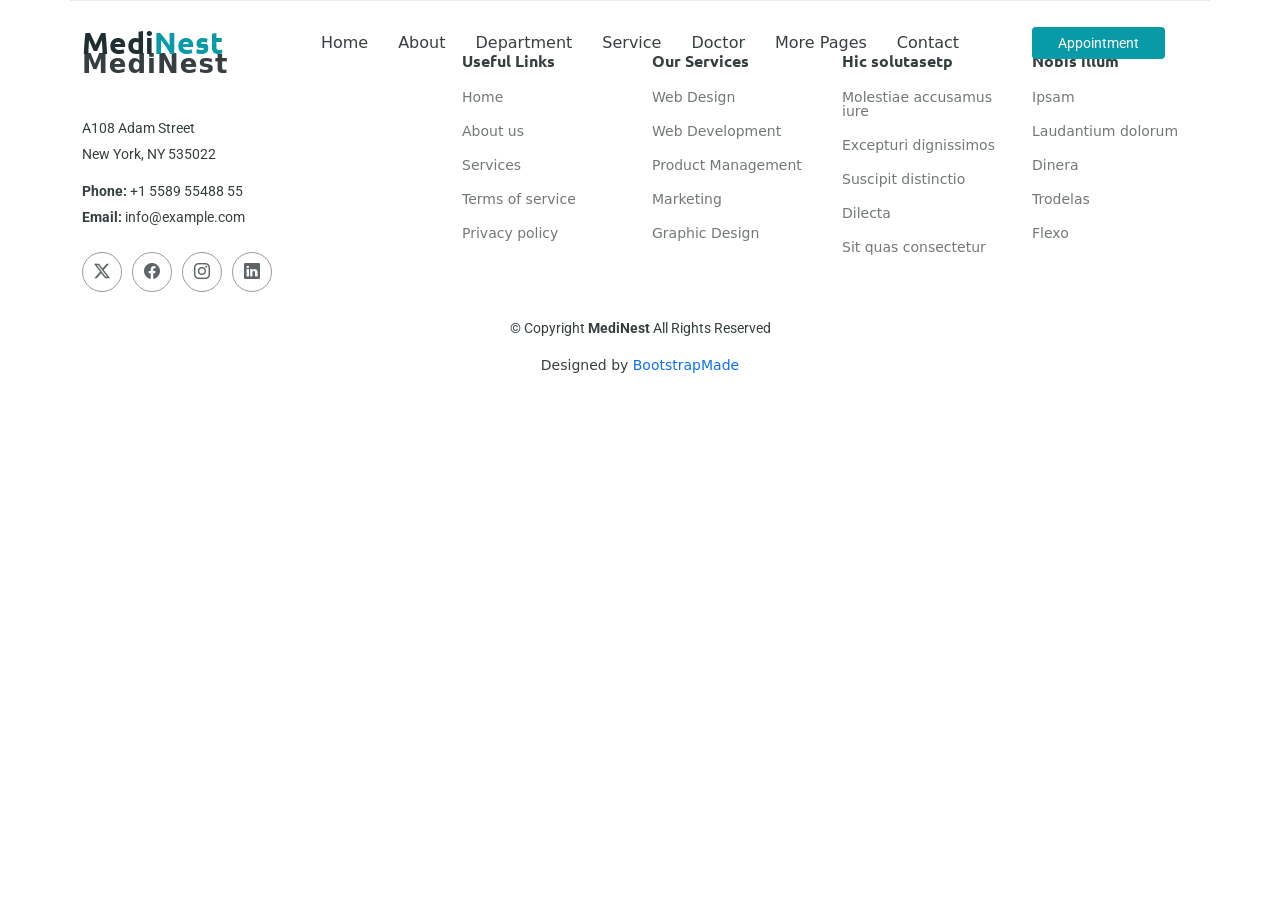
==== about.html @ a0a57a6c "about page process" ====
<!doctype html>
<html lang="en">
  <head>
    <meta charset="UTF-8" />
    <meta name="viewport" content="width=device-width, initial-scale=1.0" />
    <title>Medinest</title>
    <link
      href="https://cdn.jsdelivr.net/npm/bootstrap@5.2.3/dist/css/bootstrap.min.css"
      rel="stylesheet"
      integrity="sha384-rbsA2VBKQhggwzxH7pPCaAqO46MgnOM80zW1RWuH61DGLwZJEdK2Kadq2F9CUG65"
      crossorigin="anonymous"
    />
    <link
      rel="stylesheet"
      href="https://cdn.jsdelivr.net/npm/bootstrap-icons@1.13.1/font/bootstrap-icons.min.css"
    />
    <link rel="stylesheet" href="https://unpkg.com/aos@2.3.1/dist/aos.css" />
    <link rel="stylesheet" href="css/responsive.css" />
    <link rel="stylesheet" href="css/style.css" />
  </head>

  <body>
    <!-- Header Section Start -->
    <header id="topHeader">
      <div class="container">
        <div class="row align-items-center">
          <div class="col-lg-2 col-md-6 col-sm-6 col-4">
            <div class="medi-logo">
              <h2>Medi<span>Nest</span></h2>
            </div>
          </div>
          <!-- Toggle Button -->
          <div class="col-lg-8 col-md-2 col-sm-2 col-3">
            <div class="col-md-6 col-6 d-lg-none text-end">
              <div class="menu-toggle" id="menuToggle">
                <i class="bi bi-list"></i>
              </div>
            </div>
            <div class="navbar justify-content-center">
              <nav>
                <ul class="d-flex">
                  <li class="active"><a href="index.html">Home</a></li>
                  <li><a href="/about/">About</a></li>
                  <li><a href="#">Department</a></li>
                  <li><a href="#">Service</a></li>
                  <li><a href="#">Doctor</a></li>
                  <li><a href="#">More Pages</a></li>
                  <li><a href="#">Contact</a></li>
                </ul>
              </nav>
            </div>
          </div>
          <div class="col-lg-2 col-md-4 col-sm-4 col-5">
            <div class="top-btn">
              <a href="#">Appointment</a>
            </div>
          </div>
        </div>
      </div>
    </header>
    <!-- Header Section Start -->

    <!-- Footer Section Start -->
    <footer id="footer" class="footer position-relative">
      <div class="container footer-top">
        <div class="row gy-4">
          <div class="col-lg-4 col-md-6 footer-about">
            <a href="index.html" class="logo d-flex align-items-center">
              <span class="sitename">MediNest</span>
            </a>
            <div class="footer-contact pt-3">
              <p>A108 Adam Street</p>
              <p>New York, NY 535022</p>
              <p class="mt-3">
                <strong>Phone:</strong> <span>+1 5589 55488 55</span>
              </p>
              <p><strong>Email:</strong> <span>info@example.com</span></p>
            </div>
            <div class="social-links d-flex mt-4">
              <a href=""><i class="bi bi-twitter-x"></i></a>
              <a href=""><i class="bi bi-facebook"></i></a>
              <a href=""><i class="bi bi-instagram"></i></a>
              <a href=""><i class="bi bi-linkedin"></i></a>
            </div>
          </div>

          <div class="col-lg-2 col-md-3 footer-links">
            <h4>Useful Links</h4>
            <ul>
              <li><a href="#">Home</a></li>
              <li><a href="#">About us</a></li>
              <li><a href="#">Services</a></li>
              <li><a href="#">Terms of service</a></li>
              <li><a href="#">Privacy policy</a></li>
            </ul>
          </div>

          <div class="col-lg-2 col-md-3 footer-links">
            <h4>Our Services</h4>
            <ul>
              <li><a href="#">Web Design</a></li>
              <li><a href="#">Web Development</a></li>
              <li><a href="#">Product Management</a></li>
              <li><a href="#">Marketing</a></li>
              <li><a href="#">Graphic Design</a></li>
            </ul>
          </div>

          <div class="col-lg-2 col-md-3 footer-links">
            <h4>Hic solutasetp</h4>
            <ul>
              <li><a href="#">Molestiae accusamus iure</a></li>
              <li><a href="#">Excepturi dignissimos</a></li>
              <li><a href="#">Suscipit distinctio</a></li>
              <li><a href="#">Dilecta</a></li>
              <li><a href="#">Sit quas consectetur</a></li>
            </ul>
          </div>

          <div class="col-lg-2 col-md-3 footer-links">
            <h4>Nobis illum</h4>
            <ul>
              <li><a href="#">Ipsam</a></li>
              <li><a href="#">Laudantium dolorum</a></li>
              <li><a href="#">Dinera</a></li>
              <li><a href="#">Trodelas</a></li>
              <li><a href="#">Flexo</a></li>
            </ul>
          </div>
        </div>
      </div>

      <div class="container copyright text-center mt-4">
        <p>
          © <span>Copyright</span> <strong>MediNest</strong>&nbsp;<span
            >All Rights Reserved</span
          >
        </p>
        <div class="credits">
          <!-- All the links in the footer should remain intact. -->
          <!-- You can delete the links only if you've purchased the pro version. -->
          <!-- Licensing information: https://bootstrapmade.com/license/ -->
          <!-- Purchase the pro version with working PHP/AJAX contact form: [buy-url] -->
          Designed by <a href="https://bootstrapmade.com/">BootstrapMade</a>
        </div>
      </div>
    </footer>
    <!-- Footer Section End -->

    <script
      src="https://cdn.jsdelivr.net/npm/bootstrap@5.2.3/dist/js/bootstrap.bundle.min.js"
      integrity="sha384-kenU1KFdBIe4zVF0s0G1M5b4hcpxyD9F7jL+jjXkk+Q2h455rYXK/7HAuoJl+0I4"
      crossorigin="anonymous"
    ></script>
    <script src="https://unpkg.com/aos@2.3.1/dist/aos.js"></script>
    <script src="js/custom.js"></script>
  </body>
</html>
---- css/responsive.css ----
@media(max-width:991px){

    .menu-toggle{
        display: block;
        text-align: right;
    }
    .menu-toggle i{
        font-size: 35px;
        color: #1f2f31;
    }
    .navbar{
        position: absolute;
        top: 100%;
        left: 0;
        width: 100%;
        background: #fff;
        padding: 15px 20px;
        display: none;
        box-shadow: 0 10px 20px rgba(0,0,0,0.08);
    }

    .navbar.active{
        display: block;
    }

    .navbar nav ul{
        flex-direction: column;
        align-items: flex-start;
    }

    .navbar nav ul li{
        width: 100%;
        padding: 12px 0;
        border-bottom: 1px solid #eee;
    }
    .bnr-content h1{font-size: 44px !important; text-align: center;}
    .bnr-content p{text-align: center;}
     .start-group,
    .quick-items,
    .cta-btns,
    .ct-banner-content,
    .metric-row{
        gap: 20px !important;
    }

    .about-image-grid{
        flex-direction: column;
    }

    .secondary-image{
        flex-direction: row !important;
    }

    .depart-row{
        overflow: hidden;
    }
}

@media(max-width:767px){
    .menu-toggle i{
        font-size: 35px !important;
        color: #1f2f31;
    }
    .sec-pad{
        padding: 80px 5px !important;
    }
    .about-top-content h2 {font-size: 36px !important;}
    .about-top-content p {font-size: 20px;}
    .department-group h2 {font-size: 36px !important;}
    .depart-cta-content h3 {font-size: 28px !important;}
    .depart-cta {padding: 80px 25px !important;}
    .call-action-content h2 {font-size: 35px !important; text-align: center;}
    .about-image-grid{
        display: none !important;
    }
    .cta-btns a:nth-child(1){display: block !important; width: 100%; text-align: center;}
    .cta-btns a:nth-child(2){display: block !important; width: 100%; text-align: center;}
}
@media(max-width:571px){
    .menu-toggle i{
        font-size: 35px !important;
        color: #1f2f31;
    }
    .sec-pad{padding: 60px 10px !important;}
    .bnr-content h1{font-size: 35px !important; text-align: center;}
    .department-group h2 {font-size: 32px !important;}
    .depart-cta {padding: 80px 25px !important;}
    .call-action-content h2 {font-size: 30px !important; text-align: center;}
    .bnr-card-content {position: static !important; margin: 30px 5px;}
}
---- css/style.css ----
@import url('https://fonts.googleapis.com/css2?family=Roboto:ital,wght@0,100..900;1,100..900&family=Ubuntu:ital,wght@0,300;0,400;0,500;0,700;1,300;1,400;1,500;1,700&display=swap');

/*
font-family: "Roboto", sans-serif;
font-family: "Ubuntu", sans-serif; 
*/

/* Common CSS Start */
h1,
h2,
h3,
h4,
h5,
h6 {
    font-family: "Ubuntu", sans-serif;
}

p {
    font-family: "Roboto", sans-serif;
}

img {
    width: 100%;
}

a {
    text-decoration: none;
}

/* Common CSS End */

/* Header Section Start */
#topHeader {
    position: fixed;
    top: 0;
    right: 0;
    left: 0;
    z-index: 999;
    padding: 5px 0;
}

#topHeader.scrolled {
    box-shadow: rgba(0, 0, 0, 0.1) 0px 0px 18px;
    background-color: #fff;
}

.medi-logo h2 {
    font-size: 30px;
    font-weight: 700;
    margin: 0;
    color: #1f2f31;
}

.medi-logo span {
    color: #099aa7;
}

.navbar nav ul {
    padding: 0;
    margin: 0;
}
.navbar nav ul li{
    list-style: none;
     padding: 18px 15px;
}
.navbar nav ul li a {
    font-size: 16px;
    font-weight: 400;
    transition: all .6s;
    cursor: pointer;
    color: #363f40 !important;
}

.navbar ul li a.active {
    color: #099aa7 !important;
}

.navbar ul li a:hover {
    color: #099aa7 !important;
}

.top-btn a {
    color: #fff;
    background: #099aa7;
    padding: 8px 26px;
    margin: 0;
    border-radius: 4px;
    font-size: 14px;
    font-family: "Roboto", sans-serif;
}

/* Header Section End */

/* Banner Section Start */
#mediBanner {
    padding-top: 120px;
    padding-bottom: 80px;
    position: relative;
    background: linear-gradient(135deg,
            color-mix(in srgb, #099aa7, transparent 95%) 0%,
            color-mix(in srgb, #fff, transparent 0%) 100%);
    overflow: hidden;
}

.bnr-img {
    position: relative;
}

.bnr-img img {
    border-radius: 30px;
    box-shadow: 0px 30px 80px color-mix(in srgb, #099aa7, transparent 80%);
    transform: rotate(-2deg);
    transition: all 0.3s ease;
}

.bnr-img img:hover {
    transform: rotate(0deg) scale(1.02);
}

.bnr-card-content {
    position: absolute;
    background-color: #fff;
    border-radius: 20px;
    padding: 18px;
    box-shadow: 0 20px 60px color-mix(in srgb, #363f40, transparent 85%);
    backdrop-filter: blur(20px);
    border: 1px solid color-mix(in srgb, #099aa7, transparent 80%);
}

.pos-card {
    top: 40px;
    left: -43px;
    z-index: 99;
}

.bnr-card-content i {
    font-size: 32px;
    color: #099aa7;
    padding: 15px;
    background-color: color-mix(in srgb, #099aa7, transparent 90%);
    border-radius: 15px;
}

.card-text span:nth-child(1) {
    font-size: 14px;
    color: color-mix(in srgb, #363f40, transparent 40%);
    font-weight: 500;
}

.card-text span:nth-child(2) {
    font-size: 18px;
    color: #1f2f31;
    font-weight: 700;
}

.bnr-badge {
    margin-bottom: 24px;
}

.bnr-badge span {
    display: inline-block;
    background: linear-gradient(135deg, #099aa7,
            color-mix(in srgb, #099aa7, black 20%));
    color: #fff;
    padding: 8px 20px;
    border-radius: 25px;
    font-size: 14px;
    font-weight: 600;
    text-transform: uppercase;
    letter-spacing: 0.5px;
}

.bnr-content h1 {
    font-size: 56px;
    font-weight: 800;
    line-height: 1.2;
    margin-bottom: 24px;
    color: #1f2f31;
}

.bnr-content p {
    font-size: 19px;
    line-height: 1.7;
    color:
        color-mix(in srgb, #363f40, transparent 20%);
    margin-bottom: 40px;
}

.bnr-starts {
    margin-bottom: 48px;
}

.start-group i {
    font-size: 40px;
    color: #099aa7;
    padding: 15px;
    background: linear-gradient(135deg,
            color-mix(in srgb, #099aa7, transparent 90%) 0%,
            color-mix(in srgb, #099aa7, transparent 95%) 100%);
    border-radius: 20px;
}

.start-text span:nth-child(1) {
    font-size: 28px;
    font-weight: 700;
    color: #1f2f31;
    line-height: 1;
}

.start-text span:nth-child(2) {
    font-size: 14px;
    color:
        color-mix(in srgb, #363f40, transparent 40%);
    font-weight: 500;
}

.cta-btns {
    margin-bottom: 40px;
}

.cta-btns a:nth-child(1) {
    padding: 15px 30px;
    font-size: 16px;
    font-weight: 600;
    border-radius: 15px;
    transition: all 0.3s ease;
    text-decoration: none;
    display: inline-flex;
    align-items: center;
    gap: 0.5rem;
    background: linear-gradient(135deg, #099aa7,
            color-mix(in srgb, #099aa7, black 20%));
    border: none;
    color: #fff;
}

.cta-btns a:nth-child(1):hover {
    transform: translateY(-3px);
    box-shadow: 0 15px 40px color-mix(in srgb, #099aa7, transparent 60%);
}

.cta-btns a:nth-child(2) {
    padding: 15px 30px;
    font-size: 16px;
    font-weight: 600;
    border-radius: 15px;
    transition: all 0.3s ease;
    text-decoration: none;
    display: inline-flex;
    align-items: center;
    gap: 0.5rem;
    background-color: transparent;
    border: 2px solid color-mix(in srgb, #363f40, transparent 80%);
    color: #363f40;
}

.cta-btns a:nth-child(2):hover {
    background-color: #099aa7;
    border-color: #099aa7;
    color: #fff;
}

.quick-items a {
    display: flex;
    align-items: center;
    gap: 0.75rem;
    color: #363f40;
    text-decoration: none;
    transition: all 0.3s ease;
    font-weight: 500;
}

.quick-items a i {
    font-size: 20px;
    color: #099aa7;
}

.quick-items a:hover {
    color: #099aa7;
    transform: translateX(5px);
}

/* Banner Section End */

/* About Section Start */

#aboutSection {
    padding: 120px 0;
    background: linear-gradient(135deg, #fff 0%,
            color-mix(in srgb, #fff, #099aa7 3%) 100%);
}

.about-top-content h2 {
    font-size: 48px;
    font-weight: 400;
    line-height: 1.2;
    margin-bottom: 32px;
    background: linear-gradient(135deg, #1f2f31, #099aa7);
    background-clip: text;
    -webkit-background-clip: text;
    color: transparent;
}

.about-top-content p {
    font-size: 20px;
    font-weight: 300;
    line-height: 1.6;
    color: color-mix(in srgb, #363f40, transparent 25%);
    max-width: 600px;
    margin: 0 auto;
}

.about-image-grid {
    position: relative;
    display: grid;
    grid-template-columns: 2fr 1fr;
    gap: 24px;
    height: 500px;
}

.primary-image {
    position: relative;
    border-radius: 16px;
    overflow: hidden;
    box-shadow: 0 25px 80px color-mix(in srgb, #363f40, transparent 88%);
}

.primary-image img {
    width: 100%;
    height: 100%;
    object-fit: cover;
    transition: all 0.3s ease;
}

.primary-image:hover img {
    transform: scale(1.1);
}

.small-image {
    border-radius: 12px;
    overflow: hidden;
    flex: 1;
    box-shadow: 0 15px 40px color-mix(in srgb, #363f40, transparent 92%);
}

.small-image img {
    height: 100%;
    object-fit: cover;
    transition: all 0.3s ease;
}

.small-image:hover img {
    transform: scale(1.1);
}

.about-content-box {
    background: #fff;
    padding: 32px;
    border-radius: 12px;
    display: flex;
    align-items: flex-start;
    gap: 1.5rem;
    margin-bottom: 40px;
    border-left: 4px solid #099aa7;
    box-shadow: 0 8px 30px color-mix(in srgb, #363f40, transparent 95%);
}

.content-box-icon {
    background: color-mix(in srgb, #099aa7, transparent 88%);
    width: 60px;
    height: 60px;
    border-radius: 12px;
    display: flex;
    align-items: center;
    justify-content: center;
    flex-shrink: 0;
}

.content-box-icon i {
    color: #099aa7;
    font-size: 28px;
}

.content-box-content h4 {
    font-size: 20px;
    font-weight: 600;
    margin-bottom: 0.75rem;
    color: #1f2f31;
}

.content-box-content p {
    font-size: 1rem;
    line-height: 1.6;
    color: color-mix(in srgb, #363f40, transparent 30%);
    margin: 0;
}

.feature-list {
    margin-bottom: 40px;
}

.feature-icon i {
    color: #099aa7;
    font-size: 1.25rem;
}

.feature-item span {
    font-size: 17px;
    color: color-mix(in srgb, #363f40, transparent 20%);
    font-weight: 400;
    margin: 0;
}

.metric-number span {
    font-size: 44px;
    font-weight: 300;
    color: #099aa7;
    display: block;
    line-height: 1;
    margin-bottom: 8px;
}

.metric-row p {
    font-size: 15px;
    color: color-mix(in srgb, #363f40, transparent 40%);
    font-weight: 500;
}

/* About Section End */

/* Feature Section Start */
#featureSection {
    padding: 120px 0;
}

.feature-top-content h2 {
    font-size: 32px;
    font-weight: 500;
    margin-bottom: 20px;
    padding-bottom: 20px;
    position: relative;
}

.feature-top-content h2:before {
    content: "";
    position: absolute;
    display: block;
    width: 160px;
    height: 1px;
    background: color-mix(in srgb, #363f40, transparent 60%);
    left: 0;
    right: 0;
    bottom: 1px;
    margin: auto;
}

.feature-top-content h2:after {
    content: "";
    position: absolute;
    display: block;
    width: 60px;
    height: 3px;
    background: #099aa7;
    left: 0;
    right: 0;
    bottom: 0;
    margin: auto;
}

.depart-row {
    max-width: 1200px;
    margin: 0 auto 120px;
}

.department-group .emergency {
    color: #099aa7;
    font-size: 14px;
    font-weight: 400;
    letter-spacing: 2px;
    text-transform: uppercase;
    margin-bottom: 16px;
}

.department-group h2 {
    font-size: 48px;
    font-weight: 300;
    line-height: 1.2;
    margin-bottom: 24px;
    color: #1f2f31;
}

.department-group p {
    font-size: 18px;
    line-height: 1.8;
    color: color-mix(in srgb, #363f40, transparent 25%);
    margin-bottom: 32px;
}

.department-group a {
    color: #1f2f31;
    font-size: 16px;
    font-weight: 500;
    text-decoration: none;
    display: inline-flex;
    align-items: center;
    transition: all 0.3s ease;
}

.department-group a:hover {
    color: #099aa7;
}

.department-group a i {
    margin-left: 8px;
    transition: transform 0.3s ease;
}

.department-group a:hover i {
    transform: translateX(4px);
}

.department-image {
    overflow: hidden;
    border-radius: 8px;
    height: 100%;
}

.department-image img {
    height: 100%;
    transition: all .3s ease;
    object-fit: cover;
}

.department-image:hover img {
    transform: scale(1.1);
}

.depart-card {
    background: #fff;
    padding: 40px 32px;
    height: 100%;
    transition: all 0.4s ease;
    border-radius: 0;
    position: relative;
    overflow: hidden;
}

.depart-card::before {
    content: "";
    position: absolute;
    top: 0;
    left: 0;
    width: 100%;
    height: 2px;
    background: linear-gradient(90deg, #099aa7 0%, transparent 100%);
    transform: scaleX(0);
    transform-origin: left;
    transition: transform 0.4s ease;
}

.depart-card:hover {
    transform: translateY(-8px);
    box-shadow: 0 20px 60px color-mix(in srgb, #363f40, transparent 85%);
}

.depart-card:hover::before {
    transform: scaleX(1);
}

.depart-card-icon {
    width: 80px;
    height: 80px;
    display: flex;
    align-items: center;
    justify-content: center;
    background: color-mix(in srgb, #099aa7, transparent 90%);
    border-radius: 50%;
    margin-bottom: 24px;
    transition: all 0.3s ease;
}

.depart-card:hover .depart-card-icon {
    transform: scale(1.1);
}

.depart-card-icon i {
    font-size: 32px;
    color: #099aa7;
}

.depart-card-content h3 {
    font-size: 24px;
    font-weight: 400;
    color: #1f2f31;
    margin-bottom: 16px;
}

.depart-card-content p {
    font-size: 16px;
    line-height: 1.7;
    color: color-mix(in srgb, #363f40, transparent 30%);
    margin-bottom: 32px;
}

.depart-stat-items span {
    display: block;
    font-size: 24px;
    font-weight: 600;
    color: #099aa7;
    line-height: 1;
    text-align: center;
}

.depart-stat-items p {
    font-size: 12px;
    color: color-mix(in srgb, #363f40, transparent 40%);
    text-transform: uppercase;
    letter-spacing: 1px;
    margin-top: 4px;
}

.depart-cta {
    text-align: center;
    padding: 80px 40px;
    background: color-mix(in srgb, #099aa7, transparent 96%);
    border-radius: 8px;
}

.depart-cta-content h3 {
    font-size: 32px;
    font-weight: 300;
    color: #1f2f31;
    margin-bottom: 16px;
}

.depart-cta-content p {
    font-size: 18px;
    line-height: 1.7;
    color: color-mix(in srgb, #363f40, transparent 25%);
    margin-bottom: 32px;
    max-width: 600px;
    margin-left: auto;
    margin-right: auto;
}

.depart-cta-content a {
    background-color: #099aa7;
    border: 2px solid #099aa7;
    color: #fff;
    padding: 16px 40px;
    font-size: 16px;
    font-weight: 500;
    border-radius: 0;
    text-transform: none;
    transition: all 0.3s ease;
    display: inline-block;
}

.depart-cta-content a:hover {
    background-color: transparent;
    color: #099aa7;
    transform: translateY(-2px);
}

/* Feature Section End */

/* Service Section Start */
#serviceSection {
    padding: 120px 0;
}

.service-card {
    position: relative;
    background: #fff;
    border-radius: 15px;
    overflow: hidden;
    box-shadow: 0 5px 20px rgba(0, 0, 0, 0.08);
    transition: all 0.3s ease;
    height: 100%;
}

.service-card:hover {
    transform: translateY(-5px);
    box-shadow: 0 15px 35px rgba(0, 0, 0, 0.15);
}

.service-image {
    height: 220px;
    overflow: hidden;
    position: relative;
}

.service-image img {
    width: 100%;
    height: 100%;
    object-fit: cover;
    transition: transform 0.3s ease;
}

.service-image::after {
    content: "";
    position: absolute;
    bottom: 0;
    left: 0;
    right: 0;
    height: 40px;
    background: linear-gradient(to top, #fff, transparent);
}

.service-content {
    padding: 30px 25px;
}

.service-content h3 {
    font-size: 20px;
    font-weight: 600;
    margin-bottom: 15px;
    color: #1f2f31;
    line-height: 1.4;
}

.service-content p {
    color: color-mix(in srgb, #363f40, transparent 20%);
    line-height: 1.6;
    margin-bottom: 20px;
    font-size: 14px;
}

.service-content a {
    display: inline-flex;
    align-items: center;
    gap: 8px;
    color: #099aa7;
    font-weight: 500;
    text-decoration: none;
    font-size: 14px;
    transition: all 0.3s ease;
}

.service-content a:hover {
    color: #1f2f31;
    gap: 12px;
}

.service-content a:hover i {
    transform: translateX(3px);
}

.service-content i {
    font-size: 12px;
    transition: transform 0.3s ease;
}

/* Service Section End */

/* Call to Action Section Start */

#callToAction {
    background: linear-gradient(180deg, #f7f9f9 0%,
            color-mix(in srgb, #fff, #099aa7 3%) 100%);
    padding: 60px 0;
}

.call-action-group {
    margin-bottom: 80px;
}

.call-action-content {
    padding-right: 32px;
}

.call-action-content h2 {
    font-size: 48px;
    font-weight: 300;
    line-height: 1.2;
    margin-bottom: 1.5rem;
    color: #1f2f31;
}

.call-action-content p {
    font-size: 19px;
    line-height: 1.8;
    color: color-mix(in srgb, #363f40, transparent 25%);
    margin-bottom: 40px;
}

.call-action-content a:nth-child(1) {
    background: #099aa7;
    color: #fff;
    padding: 18px 40px;
    border-radius: 8px;
    text-decoration: none;
    font-weight: 500;
    font-size: 17px;
    transition: all 0.4s ease;
    display: inline-block;
}

.call-action-content a:hover:nth-child(1) {
    background: color-mix(in srgb, #099aa7, black 15%);
    transform: translateY(-3px);
    box-shadow: 0 12px 30px color-mix(in srgb, #099aa7, transparent 70%);
}


.call-to-action-img {
    position: relative;
}

.call-to-action-img::before {
    content: "";
    position: absolute;
    top: -20px;
    left: -20px;
    right: 20px;
    bottom: 20px;
    background: color-mix(in srgb, #099aa7, transparent 95%);
    border-radius: 12px;
    z-index: -1;
}

.call-to-action-img img {
    border-radius: 12px;
    box-shadow: 0 20px 60px color-mix(in srgb, #363f40, transparent 85%);
}

.call-stat-group {
    margin-bottom: 80px;
    padding: 48px 0;
    border-top: 1px solid color-mix(in srgb, #363f40, transparent 90%);
    border-bottom: 1px solid color-mix(in srgb, #363f40, transparent 90%);
}

.call-stat-items {
    text-align: center;
    padding: 16px;
}

.call-stat-items span {
    font-size: 40px;
    font-weight: 300;
    color: #099aa7;
    margin-bottom: 8px;
}

.call-stat-items p {
    font-size: 16px;
    color: color-mix(in srgb, #363f40, transparent 40%);
    font-weight: 400;
}

.call-card-group {
    margin-bottom: 64px;
}

.call-card {
    background: #fff;
    padding: 48px 32px;
    border-radius: 12px;
    text-align: center;
    height: 100%;
    transition: all 0.4s ease;
    border: 1px solid color-mix(in srgb, #363f40, transparent 92%);
    margin-bottom: 32px;
}

.call-card:hover {
    box-shadow: 0 25px 50px color-mix(in srgb, #363f40, transparent 88%);
    border-color:
        color-mix(in srgb, #099aa7, transparent 80%);
}

.call-card-icon {
    width: 70px;
    height: 70px;
    margin: 0 auto 2rem;
    display: flex;
    align-items: center;
    justify-content: center;
    background: color-mix(in srgb, #099aa7, transparent 92%);
    border-radius: 50%;
    transition: all 0.4s ease;
}

.call-card:hover .call-card-icon {
    background: #099aa7;
}

.call-card-icon i {
    font-size: 32px;
    color: #099aa7;
    transition: all 0.4s ease;
}

.call-card:hover i {
    color: #fff;
}

.call-card-content h4 {
    font-size: 22px;
    font-weight: 400;
    margin-bottom: 19px;
    color: #1f2f31;
}

.call-card-content p {
    color: color-mix(in srgb, #363f40, transparent 30%);
    line-height: 1.7;
    margin-bottom: 24px;
}

.call-card-content a {
    color: #099aa7;
    text-decoration: none;
    font-weight: 500;
    font-size: 15px;
    transition: all 0.3s ease;
    display: inline-block;
}

.call-contact-banner {
    background: linear-gradient(135deg, #099aa7 0%,
            color-mix(in srgb, #099aa7, black 15%) 100%);
    border-radius: 16px;
    padding: 48px;
    color: #fff;
}

.ct-icon {
    width: 60px;
    height: 60px;
    background: color-mix(in srgb, #fff, transparent 85%);
    border-radius: 50%;
    display: flex;
    align-items: center;
    justify-content: center;
    margin-right: 24px;
}

.ct-icon i {
    font-size: 24px;
    color: #fff;
}

.ct-text h5 {
    color: #fff;
    font-size: 20px;
    font-weight: 400;
    margin-bottom: 8px;
}

.ct-text p {
    color: color-mix(in srgb, #fff, transparent 25%);
    margin: 0;
    line-height: 1.6;
}

.ct-action-btn a {
    background: #fff;
    color: #1f2f31;
    padding: 15px 30px;
    border-radius: 8px;
    text-decoration: none;
    font-weight: 600;
    display: inline-flex;
    align-items: center;
    transition: all 0.3s ease;
}

.ct-action-btn a:hover {
    background:
        color-mix(in srgb, #fff, transparent 10%);
    transform: translateY(-2px);
    box-shadow: 0 8px 25px color-mix(in srgb, #363f40, transparent 75%);
}

.ct-action-btn i {
    margin-right: 8px;
    font-size: 17px;
}

/* Call to Action Section End */

/* Footer Section Start */
#footer{
    color: #363f40;
    background-color: #fff;
    font-size: 14px;
}
.footer .footer-top {
    padding-top: 50px;
    border-top: 1px solid color-mix(in srgb, #363f40, transparent 90%);
}
.footer .footer-about .logo {
    line-height: 1;
    margin-bottom: 25px;
}
.footer .footer-about .logo span {
    color: #363f40;
    font-size: 26px;
    font-weight: 700;
    letter-spacing: 1px;
}
.footer .footer-contact p {
    margin-bottom: 5px;
}
.footer .social-links a {
    display: flex;
    align-items: center;
    justify-content: center;
    width: 40px;
    height: 40px;
    border-radius: 50%;
    border: 1px solid color-mix(in srgb, #363f40, transparent 50%);
    font-size: 16px;
    color: color-mix(in srgb, #363f40, transparent 20%);
    margin-right: 10px;
    transition: 0.3s;
}
.footer .social-links a:hover {
    color: #099aa7;
    border-color: #099aa7;
}
.footer .footer-links {
    margin-bottom: 30px;
}
.footer h4 {
    font-size: 16px;
    font-weight: bold;
    position: relative;
    padding-bottom: 12px;
}
.footer .footer-links ul {
    list-style: none;
    padding: 0;
    margin: 0;
}
.footer .footer-links ul li:first-child {
    padding-top: 0;
}
.footer .footer-links ul li {
    padding: 10px 0;
    display: flex;
    align-items: center;
}
.footer .footer-links ul a {
    color: color-mix(in srgb, #363f40, transparent 30%);
    display: inline-block;
    line-height: 1;
}
/* Footer Section End */
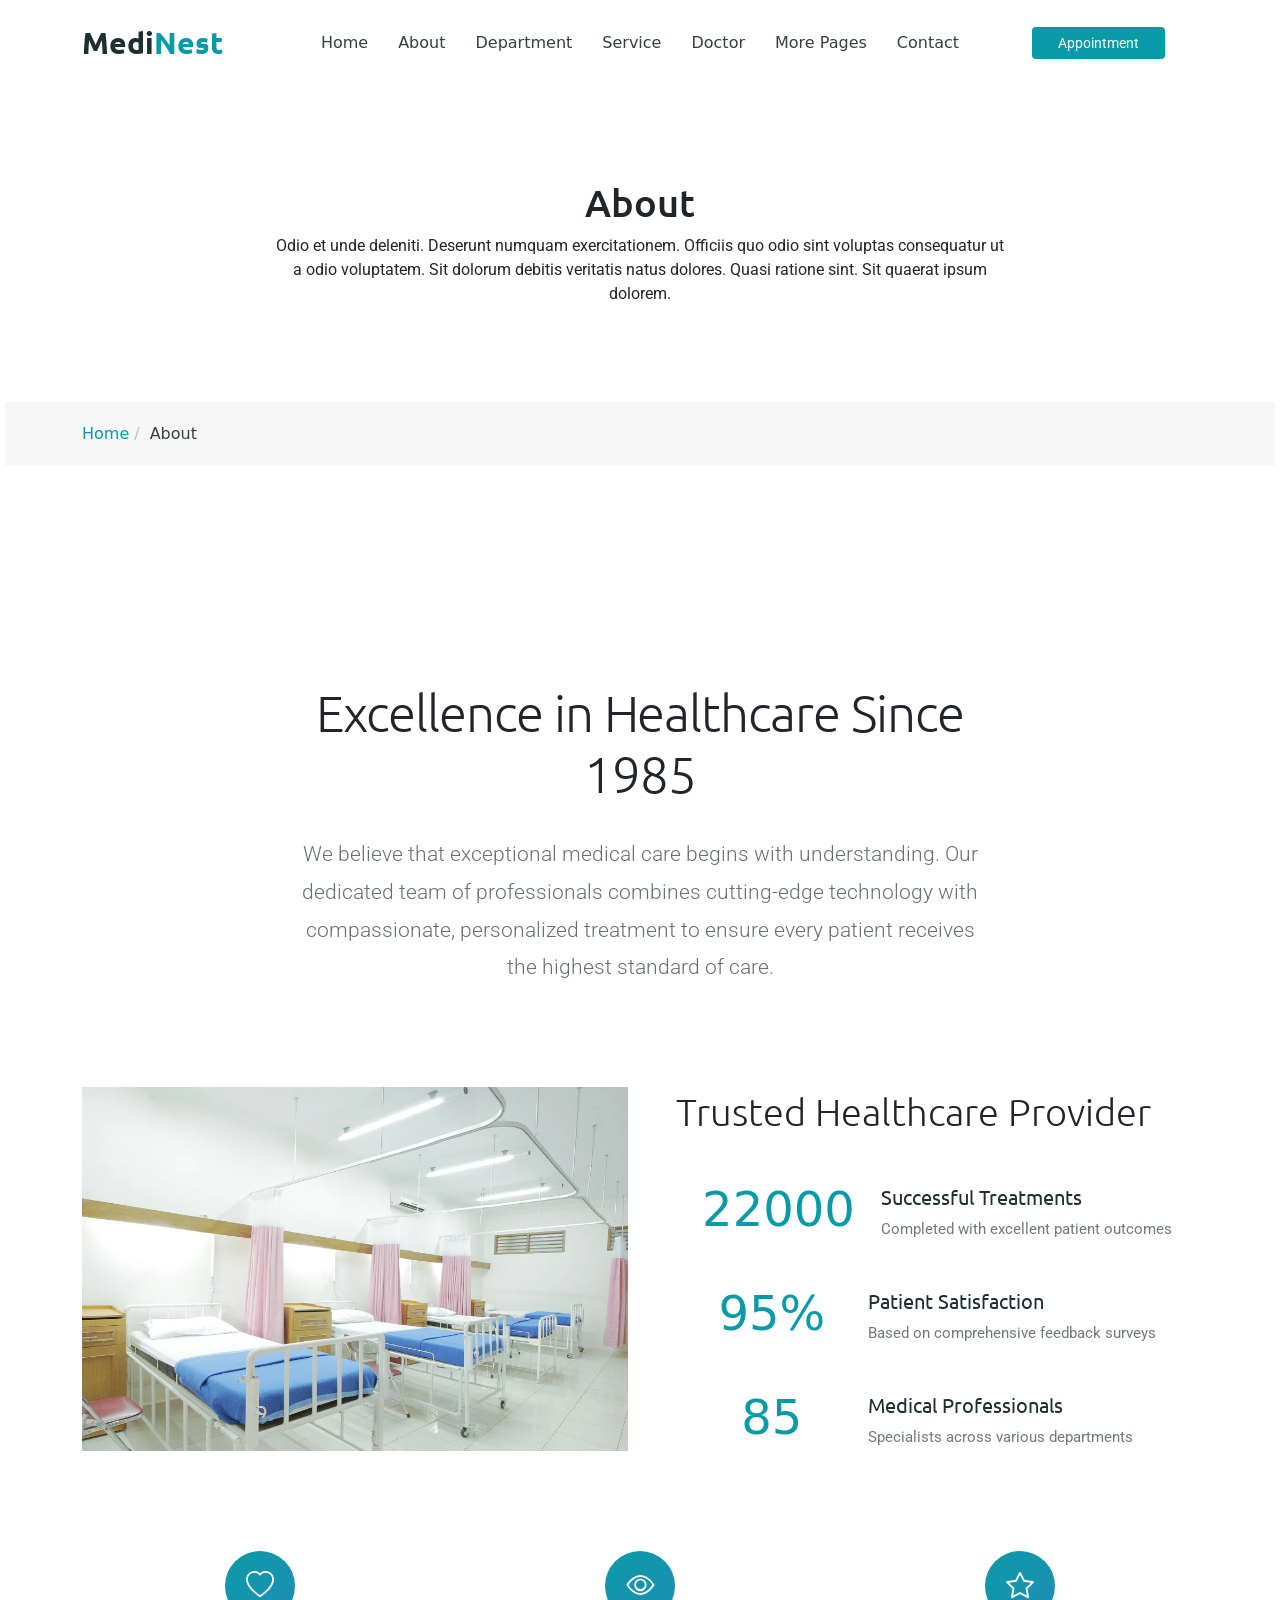
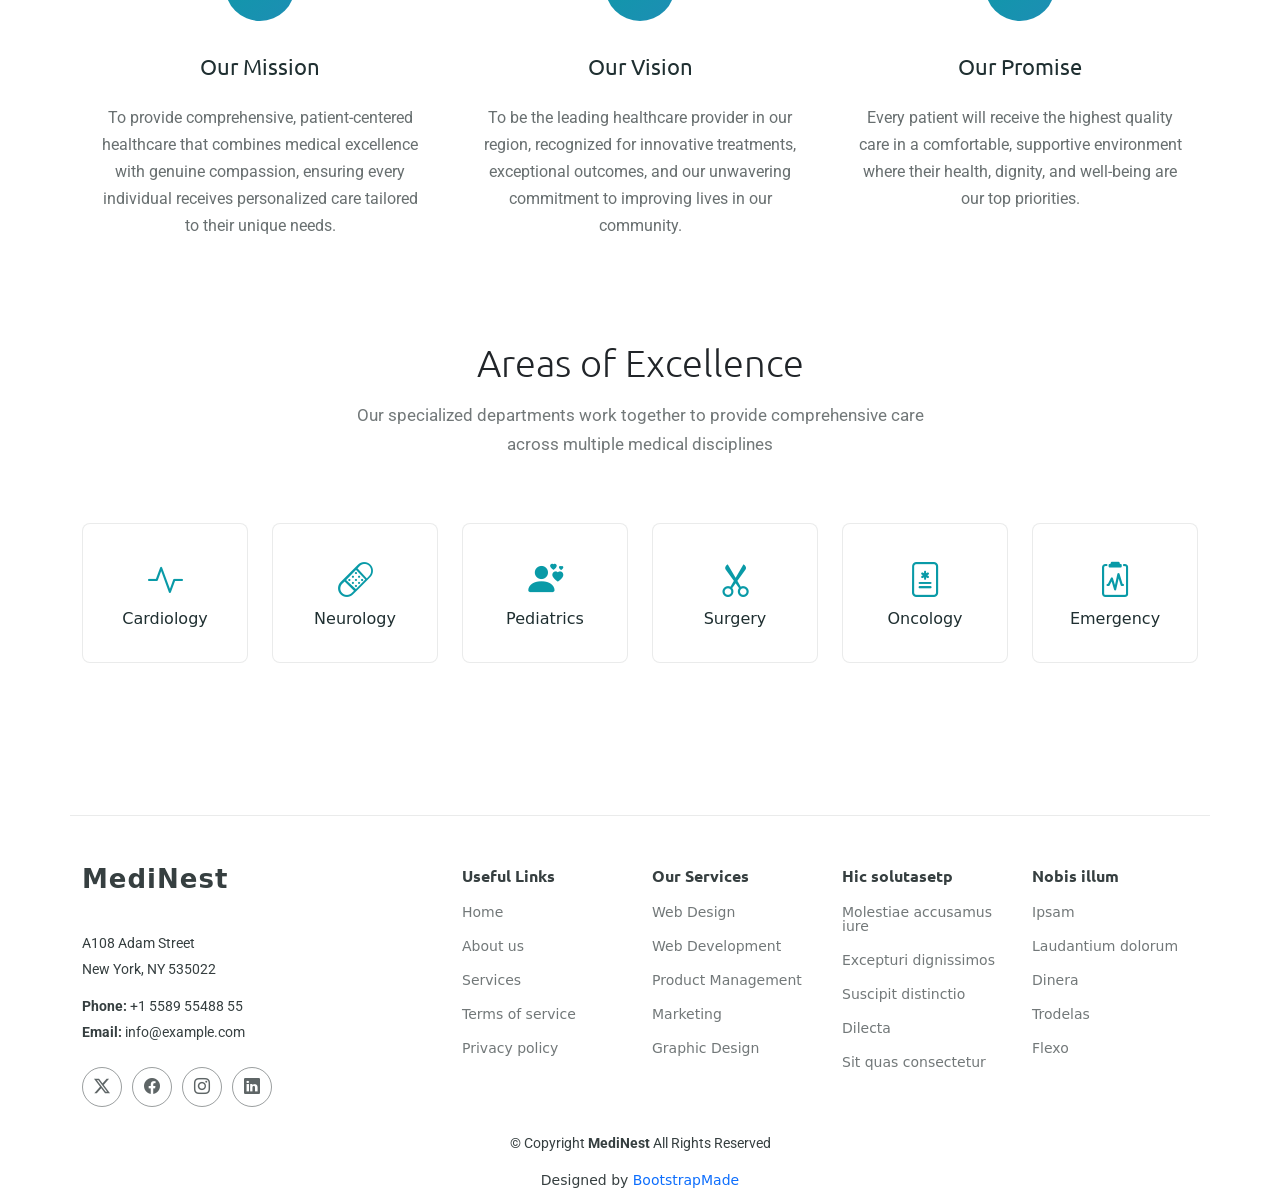
==== commit ee7f8f31: "About Page complete Responsive pending" ====
--- a/about.html
+++ b/about.html
@@ -40,7 +40,7 @@
               <nav>
                 <ul class="d-flex">
                   <li class="active"><a href="index.html">Home</a></li>
-                  <li><a href="/about/">About</a></li>
+                  <li><a href="about.html">About</a></li>
                   <li><a href="#">Department</a></li>
                   <li><a href="#">Service</a></li>
                   <li><a href="#">Doctor</a></li>
@@ -59,6 +59,181 @@
       </div>
     </header>
     <!-- Header Section Start -->
+
+    <!-- Common Sub Page Top Banner Start -->
+    <section id="subPageBanner">
+      <div class="container">
+        <div class="row justify-content-center">
+          <div class="col-lg-8">
+            <div class="sub-page-banner-content text-center">
+              <h1>About</h1>
+              <p>
+                Odio et unde deleniti. Deserunt numquam exercitationem. Officiis
+                quo odio sint voluptas consequatur ut a odio voluptatem. Sit
+                dolorum debitis veritatis natus dolores. Quasi ratione sint. Sit
+                quaerat ipsum dolorem.
+              </p>
+            </div>
+          </div>
+        </div>
+      </div>
+      <div class="breadcrumb">
+        <div class="container">
+        <div class="subpage-navbar">
+          <nav>
+            <ul>
+              <li><a href="index.html" class="active">Home</a></li>
+              <li><a href="#">About</a></li>
+            </ul>
+          </nav>
+        </div>
+      </div>
+      </div>
+    </section>
+    <!-- Common Sub Page Top Banner Start -->
+
+    <section id="aboutPageSection">
+        <div class="container">
+            <div class="row justify-content-center">
+                <div class="col-lg-8">
+                    <div class="about-top-page-content text-center">
+                        <h2>Excellence in Healthcare Since 1985</h2>
+                        <p>We believe that exceptional medical care begins with understanding. Our dedicated team of professionals combines cutting-edge technology with compassionate, personalized treatment to ensure every patient receives the highest standard of care.</p>
+                    </div>
+                </div>
+            </div>
+            <div class="row">
+                <div class="col-lg-6">
+                    <div class="about-page-image">
+                        <img src="images/facilities-3.webp" alt="Faciliteis">
+                    </div>
+                </div>
+                <div class="col-lg-6">
+                    <div class="about-page-img-content ps-4">
+                        <h3>Trusted Healthcare Provider</h3>
+                        <div class="about-page-stat-list d-flex flex-wrap justify-content-evenly mb-5">
+                            <div class="about-stat-number text-center">
+                                <span>22000</span>
+                            </div> 
+                            <div class="about-stat-content">
+                                <h5>Successful Treatments</h5>
+                                <p>Completed with excellent patient outcomes</p>
+                            </div>
+                        </div>
+                        <div class="about-page-stat-list d-flex flex-wrap justify-content-evenly mb-5">
+                            <div class="about-stat-number text-center">
+                                <span>95%</span>
+                            </div> 
+                            <div class="about-stat-content">
+                                <h5>Patient Satisfaction</h5>
+                                <p>Based on comprehensive feedback surveys</p>
+                            </div>
+                        </div>
+                        <div class="about-page-stat-list d-flex flex-wrap justify-content-evenly mb-5">
+                            <div class="about-stat-number text-center">
+                                <span>85</span>
+                            </div> 
+                            <div class="about-stat-content">
+                                <h5>Medical Professionals</h5>
+                                <p>Specialists across various departments</p>
+                            </div>
+                        </div>
+                    </div>
+                </div>
+            </div>
+            <div class="misson-section">
+                <div class="row">
+                    <div class="col-lg-4">
+                        <div class="misson-card text-center">
+                            <div class="misson-card-icon">
+                                <i class="bi bi-heart"></i>
+                            </div>
+                            <h4>Our Mission</h4>
+                            <p>To provide comprehensive, patient-centered healthcare that combines medical excellence with genuine compassion, ensuring every individual receives personalized care tailored to their unique needs.</p>
+                        </div>
+                    </div>
+                    <div class="col-lg-4">
+                        <div class="misson-card text-center">
+                            <div class="misson-card-icon">
+                                <i class="bi bi-eye"></i>
+                            </div>
+                            <h4>Our Vision</h4>
+                            <p>To be the leading healthcare provider in our region, recognized for innovative treatments, exceptional outcomes, and our unwavering commitment to improving lives in our community.</p>
+                        </div>
+                    </div>
+                    <div class="col-lg-4">
+                        <div class="misson-card text-center">
+                            <div class="misson-card-icon">
+                                <i class="bi bi-star"></i>
+                            </div>
+                            <h4>Our Promise</h4>
+                            <p>Every patient will receive the highest quality care in a comfortable, supportive environment where their health, dignity, and well-being are our top priorities.</p>
+                        </div>
+                    </div>
+                </div>
+            </div>
+            <div class="specalist-section">
+                <div class="row">
+                    <div class="col-lg-12">
+                        <div class="spcl-content text-center">
+                            <h2>Areas of Excellence</h2>
+                            <p>Our specialized departments work together to provide comprehensive care across multiple medical disciplines</p>
+                        </div>
+                    </div>
+                </div>
+                <div class="row">
+                    <div class="col-lg-2">
+                        <div class="spcl-items">
+                            <div class="spcl-item-icon">
+                                <i class="bi bi-activity"></i>
+                            </div>
+                            <span>Cardiology</span>
+                        </div>
+                    </div>
+                    <div class="col-lg-2">
+                        <div class="spcl-items">
+                            <div class="spcl-item-icon">
+                                <i class="bi bi-bandaid"></i>
+                            </div>
+                            <span>Neurology</span>
+                        </div>
+                    </div>
+                    <div class="col-lg-2">
+                        <div class="spcl-items">
+                            <div class="spcl-item-icon">
+                                <i class="bi bi-person-hearts"></i>
+                            </div>
+                            <span>Pediatrics</span>
+                        </div>
+                    </div>
+                    <div class="col-lg-2">
+                        <div class="spcl-items">
+                            <div class="spcl-item-icon">
+                                <i class="bi bi-scissors"></i>
+                            </div>
+                            <span>Surgery</span>
+                        </div>
+                    </div>
+                    <div class="col-lg-2">
+                        <div class="spcl-items">
+                            <div class="spcl-item-icon">
+                                <i class="bi bi-file-medical"></i>
+                            </div>
+                            <span>Oncology</span>
+                        </div>
+                    </div>
+                    <div class="col-lg-2">
+                        <div class="spcl-items">
+                            <div class="spcl-item-icon">
+                                <i class="bi bi-clipboard2-pulse"></i>
+                            </div>
+                            <span>Emergency</span>
+                        </div>
+                    </div>
+                </div>
+            </div>
+        </div>
+    </section>
 
     <!-- Footer Section Start -->
     <footer id="footer" class="footer position-relative">
--- a/css/style.css
+++ b/css/style.css
@@ -981,6 +981,179 @@
 
 /* Call to Action Section End */
 
+
+/*---------------------- Subpage Banner CSS Start ---------------------------*/
+/*---------------------- About Page CSS Start ---------------------------*/
+#aboutPageSection{
+    padding: 120px 0;
+}
+.about-top-page-content, .about-page-image, .misson-section{
+    margin-bottom: 100px;
+}
+.about-top-page-content h2{
+    font-size: 51px;
+    font-weight: 300;
+    line-height: 1.2;
+    margin-bottom: 32px;
+    letter-spacing: -0.02em;
+}
+.about-top-page-content p{
+    font-size: 21px;
+    font-weight: 300;
+    line-height: 1.8;
+    color: color-mix(in srgb, #363f40, transparent 25%);
+    max-width: 700px;
+    margin: 0 auto;
+}
+.about-page-img-content h3{
+    font-size: 38px;
+    font-weight: 300;
+    margin-bottom: 48px;
+    line-height: 1.3;
+}
+.about-stat-number span{
+    font-size: 48px;
+    font-weight: 200;
+    color: #099aa7;
+    line-height: 1;
+}
+.about-stat-content h5{
+    font-size: 20px;
+    font-weight: 400;
+    margin-bottom: 8px;
+    color: #1f2f31;
+}
+.about-stat-content p{
+    font-size: 15px;
+    color: color-mix(in srgb, #363f40, transparent 30%);
+    margin: 0;
+    line-height: 1.6;
+}
+.misson-card{
+    padding: 0 16px;
+    height: 100%;
+}
+.misson-card-icon {
+    width: 70px;
+    height: 70px;
+    border-radius: 50%;
+    background: linear-gradient(135deg, #099aa7, color-mix(in srgb, #099aa7, #6c5ce7 20%));
+    display: flex;
+    align-items: center;
+    justify-content: center;
+    margin: 0 auto 2rem;
+    transition: transform 0.3s ease;
+}
+.misson-card:hover .misson-card-icon{
+    transform: translateY(-5px) scale(1.05);
+}
+.misson-card-icon  i {
+    font-size: 28px;
+    color: #fff;
+}
+.misson-card h4 {
+    font-size: 22px;
+    font-weight: 400;
+    margin-bottom: 1.5rem;
+    color: #1f2f31;
+}
+.misson-card p {
+    font-size: 16px;
+    line-height: 1.7;
+    color: color-mix(in srgb, #363f40, transparent 25%);
+    margin: 0;
+}
+.spcl-content h2 {
+    font-size: 38px;
+    font-weight: 300;
+    margin-bottom: 16px;
+}
+.spcl-content p {
+    font-size: 17px;
+    color: color-mix(in srgb, #363f40, transparent 30%);
+    margin-bottom: 64px;
+    max-width: 600px;
+    margin-left: auto;
+    margin-right: auto;
+    line-height: 1.7;
+}
+.spcl-items {
+    text-align: center;
+    padding: 32px 16px;
+    background: #fff;
+    border-radius: 8px;
+    border: 1px solid color-mix(in srgb, #363f40, transparent 90%);
+    transition: all 0.3s ease;
+    height: 140px;
+    display: flex;
+    flex-direction: column;
+    align-items: center;
+    justify-content: center;
+    margin-bottom: 2rem;
+}
+.spcl-items:hover {
+    transform: translateY(-8px);
+    border-color: #099aa7;
+    box-shadow: 0 10px 30px color-mix(in srgb, #099aa7, transparent 85%);
+}
+.spcl-item-icon i {
+    font-size: 35px;
+    color: #099aa7;
+    margin-bottom: 16px;
+    transition: color 0.3s ease;
+}
+
+.spcl-items:hover .spcl-item-icon i {
+    color: #099aa7;
+}
+.spcl-items span {
+    font-size: 16px;
+    font-weight: 500;
+    color: #1f2f31;
+    transition: color 0.3s ease;
+}
+/*---------------------- About Page CSS Start ---------------------------*/
+
+#subPageBanner{
+    padding: 100px 5px 80px;
+}
+.sub-page-banner-content{
+    padding: 80px 0;
+}
+.sub-page-banner-content h1{
+    font-size: 38px;
+    font-weight: 500;
+}
+.breadcrumb{
+    background-color: color-mix(in srgb, #363f40, transparent 96%);
+    padding: 20px 0;
+}
+.subpage-navbar nav ul {
+    display: flex;
+    flex-wrap: wrap;
+    list-style: none;
+    padding: 0;
+    margin: 0;
+    font-size: 16px;
+    font-weight: 400;
+}
+.subpage-navbar ul li a.active{
+    color: #099aa7;
+}
+.subpage-navbar ul li a{
+    color: #363f40;
+    transition: 0.3s;
+    padding-right: 5px;
+}
+.subpage-navbar nav ul li+li::before {
+    content: "/";
+    display: inline-block;
+    padding-right: 10px;
+    color: color-mix(in srgb, #363f40, transparent 70%);
+}
+
+/*---------------------- Subpage Banner CSS End ---------------------------*/
+
 /* Footer Section Start */
 #footer{
     color: #363f40;
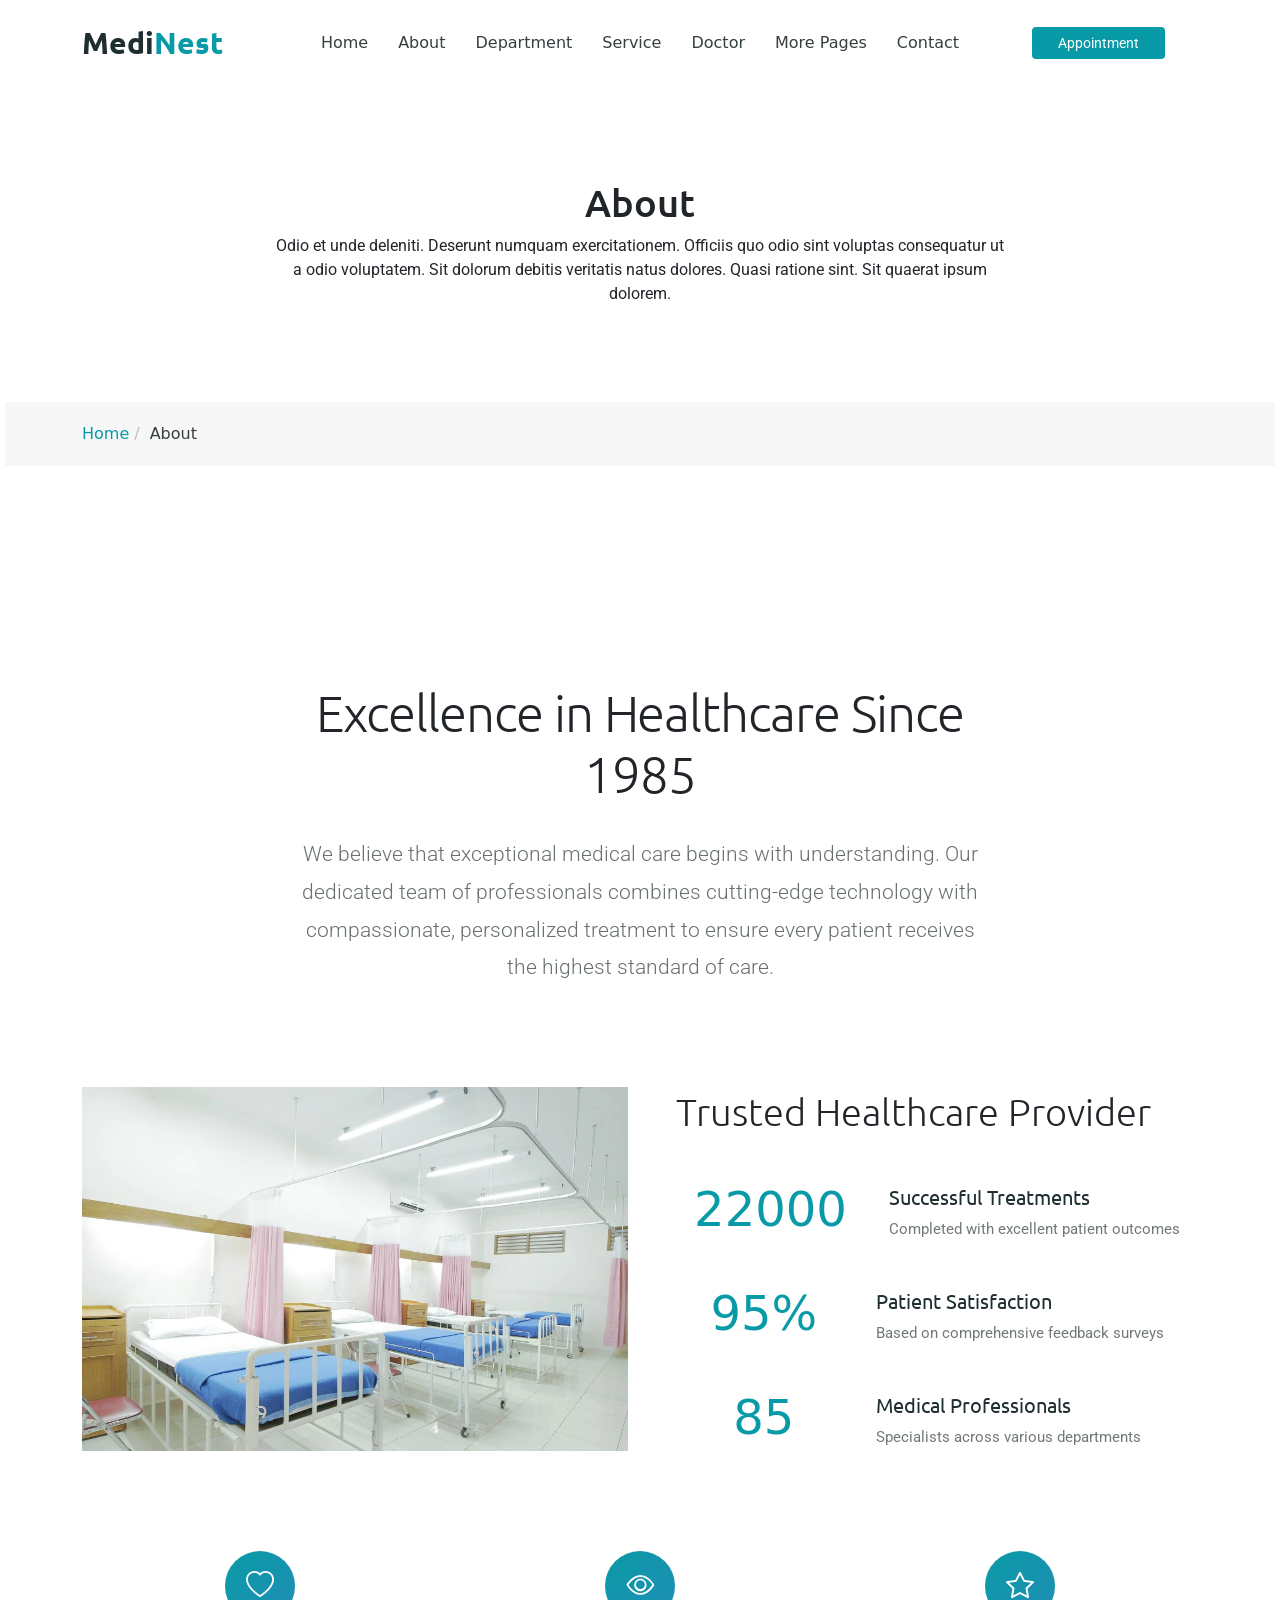
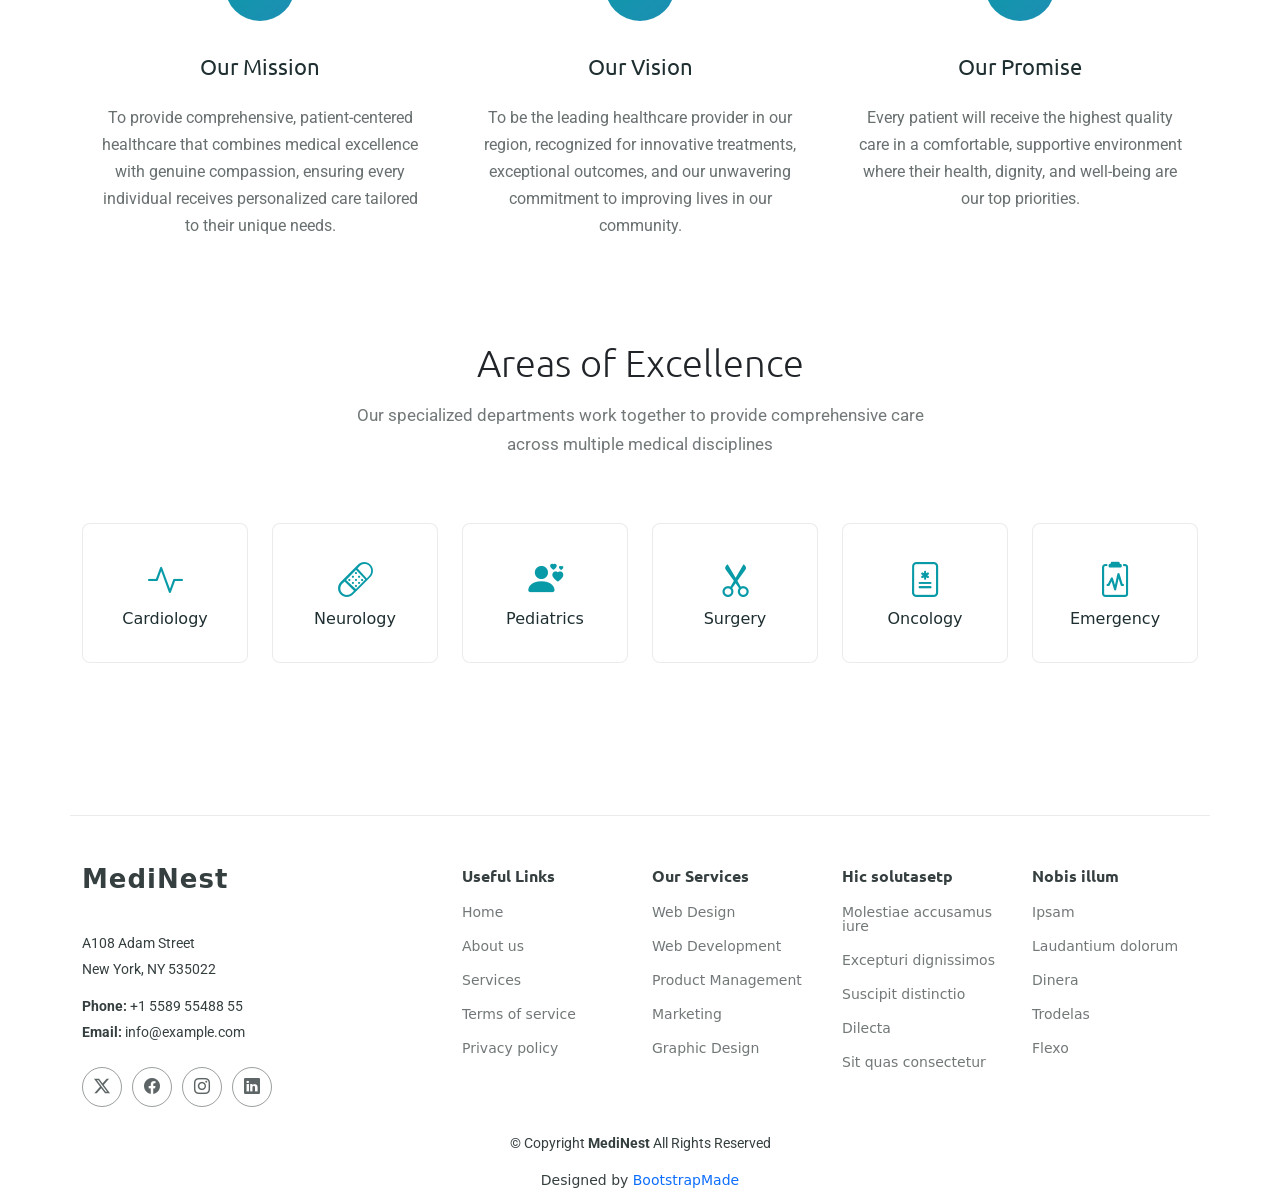
==== commit a4e704b5: "about page complete" ====
--- a/about.html
+++ b/about.html
@@ -92,11 +92,11 @@
     </section>
     <!-- Common Sub Page Top Banner Start -->
 
-    <section id="aboutPageSection">
+    <section id="aboutPageSection" class="sec-pad">
         <div class="container">
             <div class="row justify-content-center">
                 <div class="col-lg-8">
-                    <div class="about-top-page-content text-center">
+                    <div class="about-top-page-content text-center" data-aos="fade-up" data-aos-delay="100">
                         <h2>Excellence in Healthcare Since 1985</h2>
                         <p>We believe that exceptional medical care begins with understanding. Our dedicated team of professionals combines cutting-edge technology with compassionate, personalized treatment to ensure every patient receives the highest standard of care.</p>
                     </div>
@@ -104,14 +104,14 @@
             </div>
             <div class="row">
                 <div class="col-lg-6">
-                    <div class="about-page-image">
+                    <div class="about-page-image" data-aos="fade-left" data-aos-delay="100">
                         <img src="images/facilities-3.webp" alt="Faciliteis">
                     </div>
                 </div>
                 <div class="col-lg-6">
-                    <div class="about-page-img-content ps-4">
+                    <div class="about-page-img-content ps-4" data-aos="fade-right" data-aos-delay="100">
                         <h3>Trusted Healthcare Provider</h3>
-                        <div class="about-page-stat-list d-flex flex-wrap justify-content-evenly mb-5">
+                        <div class="about-page-stat-list d-flex flex-wrap justify-content-lg-evenly justify-content-between gap-md-4 gap-sm-5 mb-5">
                             <div class="about-stat-number text-center">
                                 <span>22000</span>
                             </div> 
@@ -120,7 +120,7 @@
                                 <p>Completed with excellent patient outcomes</p>
                             </div>
                         </div>
-                        <div class="about-page-stat-list d-flex flex-wrap justify-content-evenly mb-5">
+                        <div class="about-page-stat-list d-flex flex-wrap justify-content-lg-evenly justify-content-between gap-md-4 gap-sm-5 mb-5">
                             <div class="about-stat-number text-center">
                                 <span>95%</span>
                             </div> 
@@ -129,7 +129,7 @@
                                 <p>Based on comprehensive feedback surveys</p>
                             </div>
                         </div>
-                        <div class="about-page-stat-list d-flex flex-wrap justify-content-evenly mb-5">
+                        <div class="about-page-stat-list d-flex flex-wrap justify-content-lg-evenly justify-content-between gap-md-4 gap-sm-5 mb-5">
                             <div class="about-stat-number text-center">
                                 <span>85</span>
                             </div> 
@@ -143,8 +143,8 @@
             </div>
             <div class="misson-section">
                 <div class="row">
-                    <div class="col-lg-4">
-                        <div class="misson-card text-center">
+                    <div class="col-lg-4 col-md-6 col-sm-6 col-12 mb-lg-0 mb-md-5 mb-sm-5 mb-5">
+                        <div class="misson-card text-center" data-aos="fade-up" data-aos-delay="100">
                             <div class="misson-card-icon">
                                 <i class="bi bi-heart"></i>
                             </div>
@@ -152,8 +152,8 @@
                             <p>To provide comprehensive, patient-centered healthcare that combines medical excellence with genuine compassion, ensuring every individual receives personalized care tailored to their unique needs.</p>
                         </div>
                     </div>
-                    <div class="col-lg-4">
-                        <div class="misson-card text-center">
+                    <div class="col-lg-4 col-md-6 col-sm-6 col-12">
+                        <div class="misson-card text-center" data-aos="fade-up" data-aos-delay="100">
                             <div class="misson-card-icon">
                                 <i class="bi bi-eye"></i>
                             </div>
@@ -161,8 +161,8 @@
                             <p>To be the leading healthcare provider in our region, recognized for innovative treatments, exceptional outcomes, and our unwavering commitment to improving lives in our community.</p>
                         </div>
                     </div>
-                    <div class="col-lg-4">
-                        <div class="misson-card text-center">
+                    <div class="col-lg-4 col-md-6 col-sm-6 col-12">
+                        <div class="misson-card text-center" data-aos="fade-up" data-aos-delay="100">
                             <div class="misson-card-icon">
                                 <i class="bi bi-star"></i>
                             </div>
@@ -175,55 +175,55 @@
             <div class="specalist-section">
                 <div class="row">
                     <div class="col-lg-12">
-                        <div class="spcl-content text-center">
+                        <div class="spcl-content text-center" data-aos="fade-up" data-aos-delay="100">
                             <h2>Areas of Excellence</h2>
                             <p>Our specialized departments work together to provide comprehensive care across multiple medical disciplines</p>
                         </div>
                     </div>
                 </div>
                 <div class="row">
-                    <div class="col-lg-2">
-                        <div class="spcl-items">
+                    <div class="col-lg-2 col-md-4 col-sm-4 col-12">
+                        <div class="spcl-items" data-aos="fade-up" data-aos-delay="100">
                             <div class="spcl-item-icon">
                                 <i class="bi bi-activity"></i>
                             </div>
                             <span>Cardiology</span>
                         </div>
                     </div>
-                    <div class="col-lg-2">
-                        <div class="spcl-items">
+                    <div class="col-lg-2 col-md-4 col-sm-4 col-12">
+                        <div class="spcl-items" data-aos="fade-up" data-aos-delay="100">
                             <div class="spcl-item-icon">
                                 <i class="bi bi-bandaid"></i>
                             </div>
                             <span>Neurology</span>
                         </div>
                     </div>
-                    <div class="col-lg-2">
-                        <div class="spcl-items">
+                    <div class="col-lg-2 col-md-4 col-sm-4 col-12">
+                        <div class="spcl-items" data-aos="fade-up" data-aos-delay="100">
                             <div class="spcl-item-icon">
                                 <i class="bi bi-person-hearts"></i>
                             </div>
                             <span>Pediatrics</span>
                         </div>
                     </div>
-                    <div class="col-lg-2">
-                        <div class="spcl-items">
+                    <div class="col-lg-2 col-md-4 col-sm-4 col-12">
+                        <div class="spcl-items" data-aos="fade-up" data-aos-delay="100">
                             <div class="spcl-item-icon">
                                 <i class="bi bi-scissors"></i>
                             </div>
                             <span>Surgery</span>
                         </div>
                     </div>
-                    <div class="col-lg-2">
-                        <div class="spcl-items">
+                    <div class="col-lg-2 col-md-4 col-sm-4 col-12">
+                        <div class="spcl-items" data-aos="fade-up" data-aos-delay="100">
                             <div class="spcl-item-icon">
                                 <i class="bi bi-file-medical"></i>
                             </div>
                             <span>Oncology</span>
                         </div>
                     </div>
-                    <div class="col-lg-2">
-                        <div class="spcl-items">
+                    <div class="col-lg-2 col-md-4 col-sm-4 col-12">
+                        <div class="spcl-items" data-aos="fade-up" data-aos-delay="100">
                             <div class="spcl-item-icon">
                                 <i class="bi bi-clipboard2-pulse"></i>
                             </div>
--- a/css/responsive.css
+++ b/css/responsive.css
@@ -75,6 +75,10 @@
     }
     .cta-btns a:nth-child(1){display: block !important; width: 100%; text-align: center;}
     .cta-btns a:nth-child(2){display: block !important; width: 100%; text-align: center;}
+    .about-top-page-content h2 {font-size: 37px !important;}
+    .about-top-page-content p {font-size: 18px !important;}
+    .about-page-img-content h3 {font-size: 28px !important;}
+     .about-page-image {margin-bottom: 60px !important;}
 }
 @media(max-width:571px){
     .menu-toggle i{
@@ -87,4 +91,6 @@
     .depart-cta {padding: 80px 25px !important;}
     .call-action-content h2 {font-size: 30px !important; text-align: center;}
     .bnr-card-content {position: static !important; margin: 30px 5px;}
+    .about-stat-number span {font-size: 30px !important;}
+    #subPageBanner {padding: 100px 5px 0px !important;}
 }
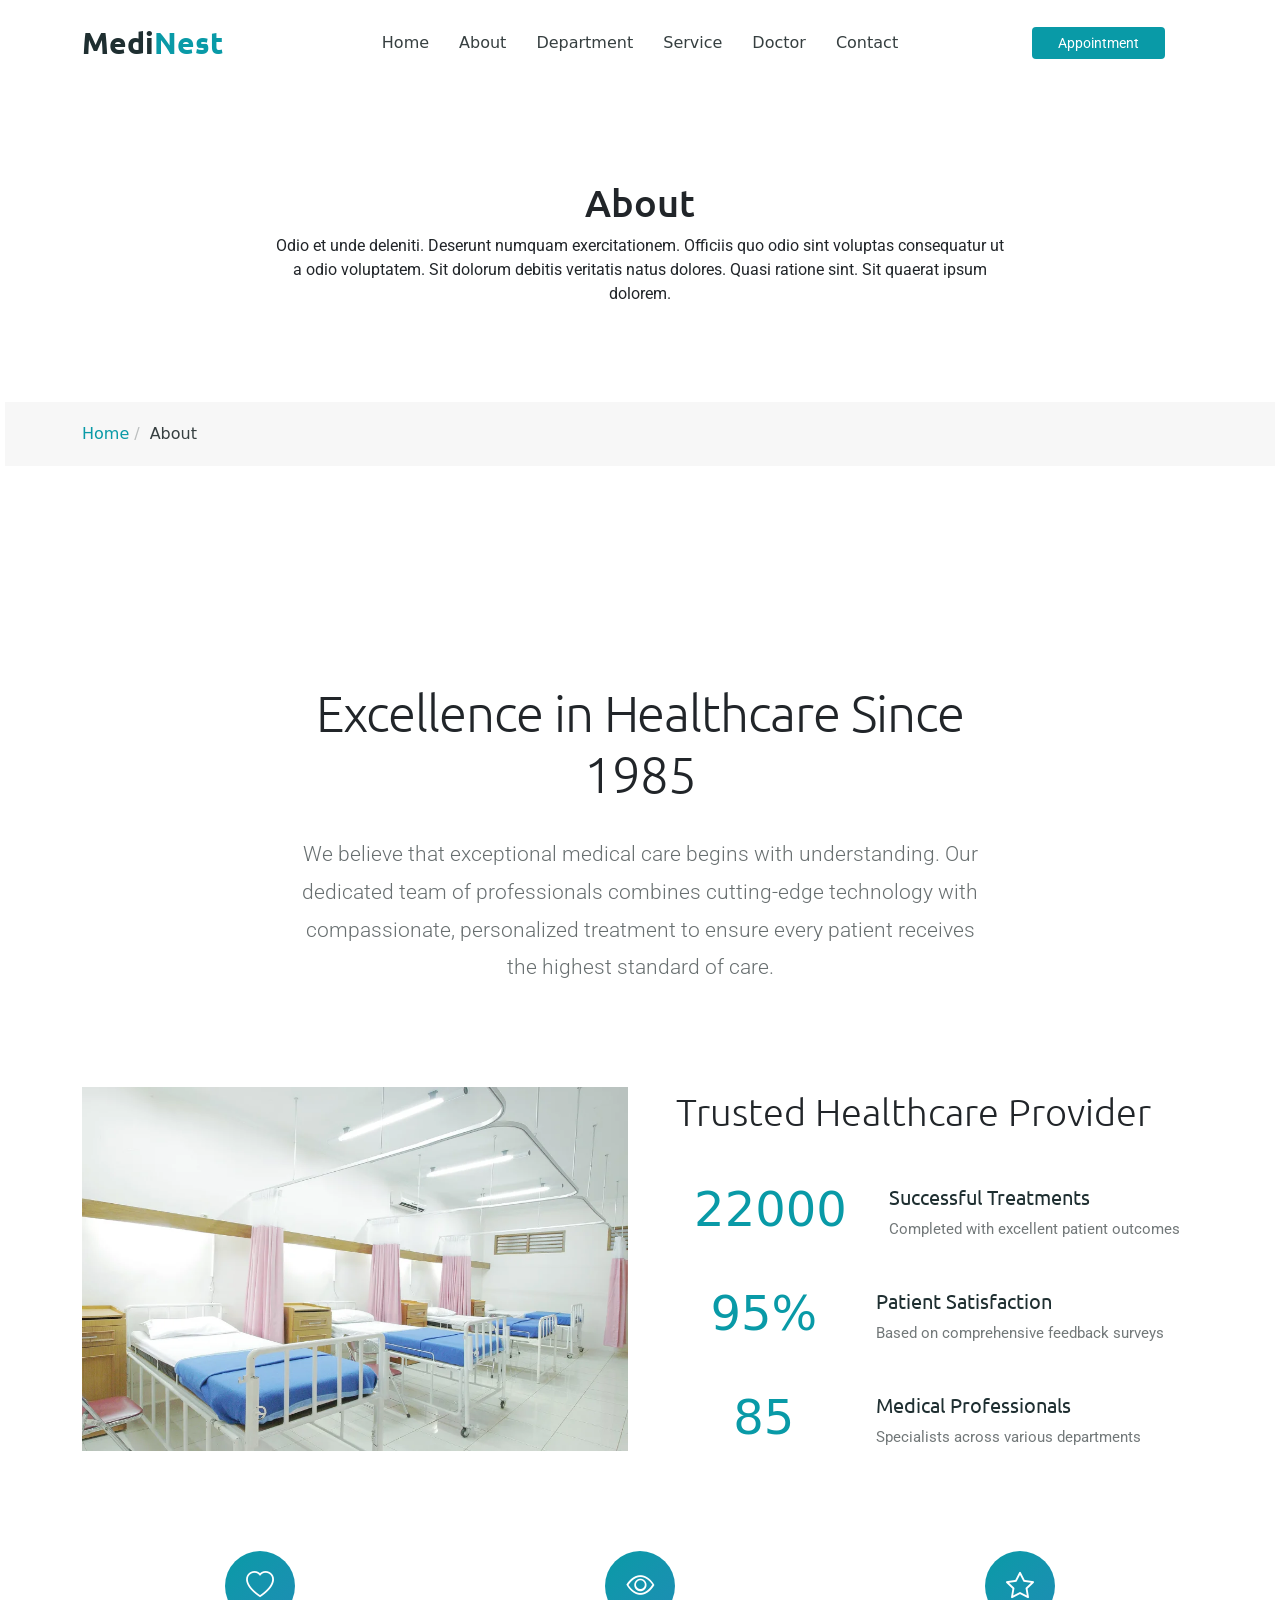
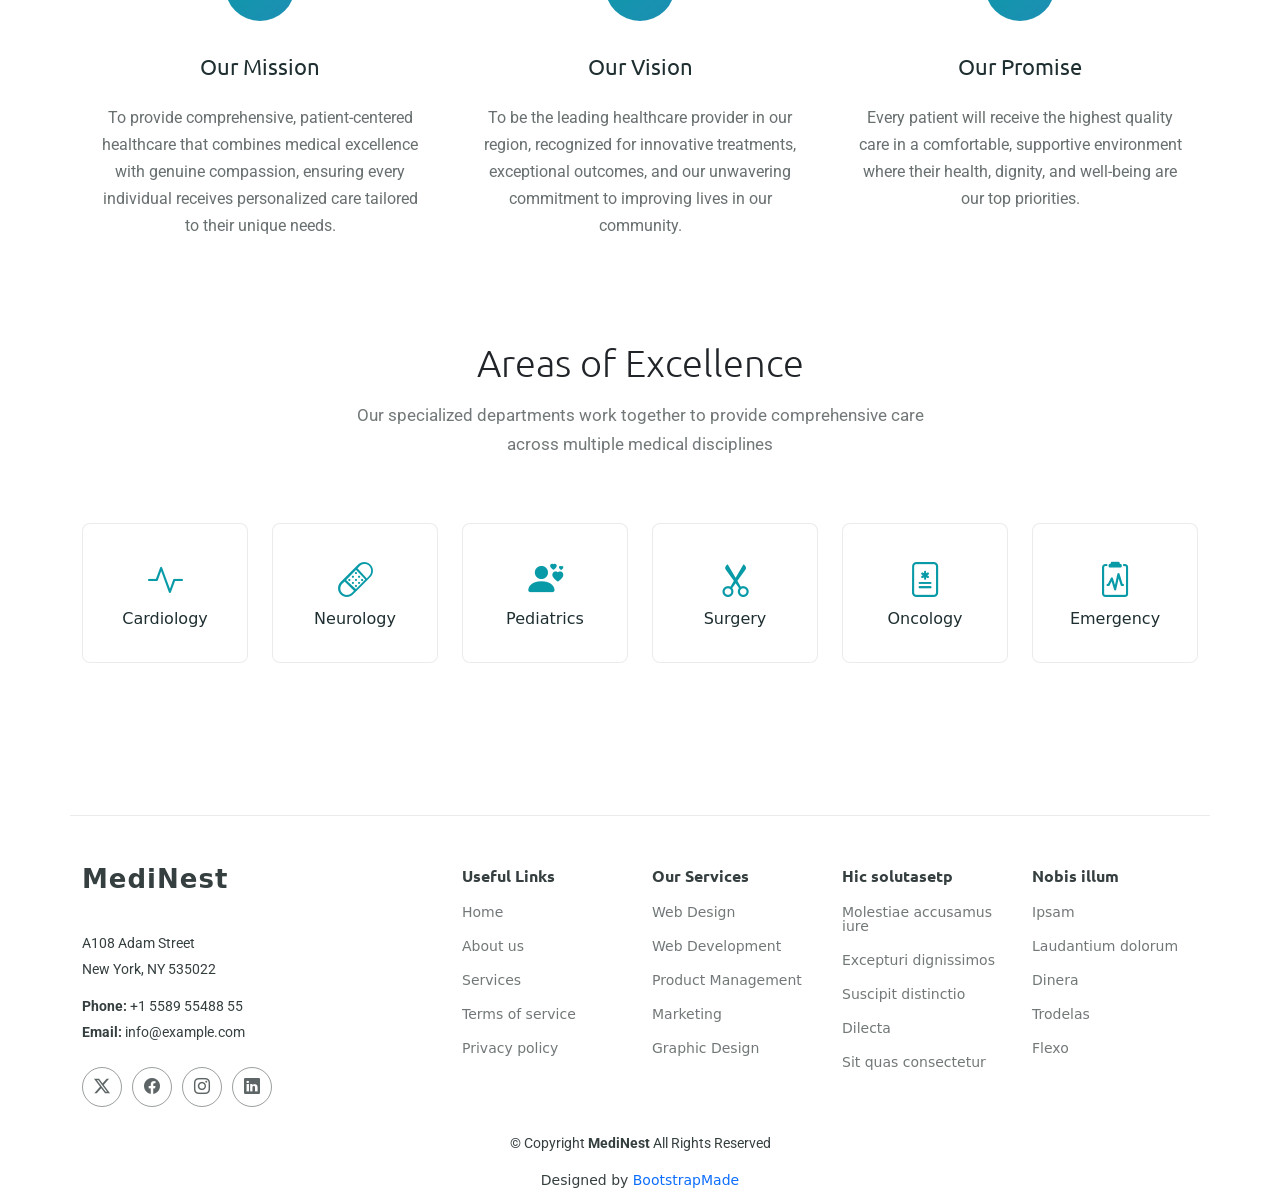
==== commit 52b6f87e: "Complete Home and About Page with responsive" ====
--- a/about.html
+++ b/about.html
@@ -44,7 +44,6 @@
                   <li><a href="#">Department</a></li>
                   <li><a href="#">Service</a></li>
                   <li><a href="#">Doctor</a></li>
-                  <li><a href="#">More Pages</a></li>
                   <li><a href="#">Contact</a></li>
                 </ul>
               </nav>
